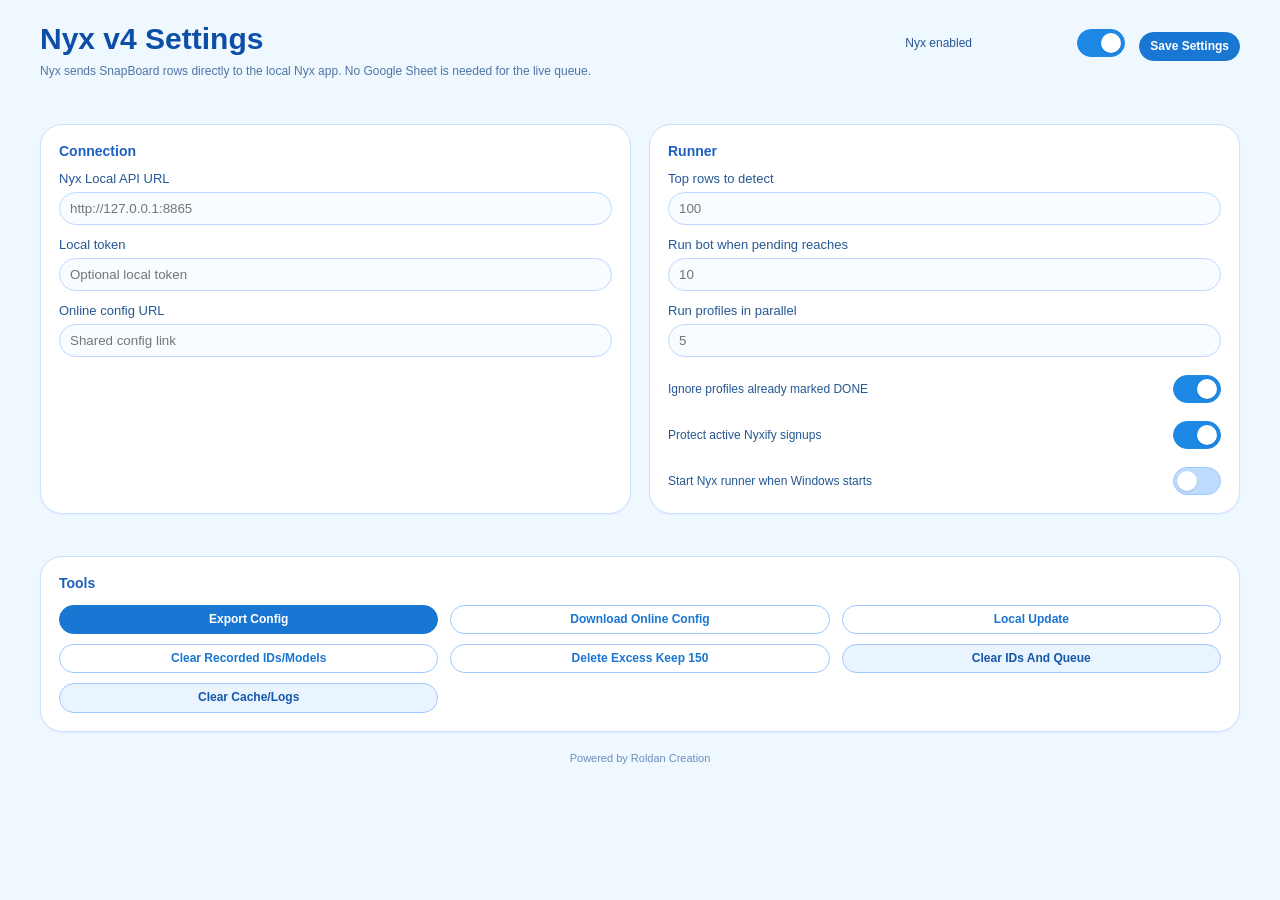
==== nyx_extension/options.html @ 386524ca "Nyx Suite v5 5.0.0 — first release (no-API AdsPower automation) No-API GUI fallback for AdsPower (cr" ====
<!doctype html>
<html lang="en">
<head>
  <meta charset="utf-8">
  <meta name="viewport" content="width=device-width, initial-scale=1">
  <title>Nyx v4 Settings</title>
  <link rel="stylesheet" href="styles.css">
</head>
<body class="nyx-body nyx-settings-body">
  <main class="panel panel-settings-page">
    <section class="settings-page-shell">
      <div class="settings-page-header">
        <div>
          <h1>Nyx v4 Settings</h1>
          <p id="feedback" class="muted settings-feedback">Nyx sends SnapBoard rows directly to the local Nyx app. No Google Sheet is needed for the live queue.</p>
        </div>
        <div class="settings-page-actions">
          <label class="toggle-row settings-page-toggle" for="enabled">
            <span>Nyx enabled</span>
            <span class="toggle-switch">
              <input id="enabled" type="checkbox" checked>
              <span class="toggle-slider" aria-hidden="true"></span>
            </span>
          </label>
          <button id="saveButton" class="button" type="button">Save Settings</button>
        </div>
      </div>

      <div class="settings-page-grid">
        <section class="card settings-card">
          <h2>Connection</h2>

          <label class="label" for="localApiUrl">Nyx Local API URL</label>
          <input id="localApiUrl" class="input" type="url" placeholder="http://127.0.0.1:8865">

          <label class="label" for="localToken">Local token</label>
          <input id="localToken" class="input" type="password" placeholder="Optional local token">

          <label class="label" for="remoteConfigUrl">Online config URL</label>
          <input id="remoteConfigUrl" class="input" type="url" placeholder="Shared config link">
        </section>

        <section class="card settings-card">
          <h2>Runner</h2>

          <label class="label" for="rowLimit">Top rows to detect</label>
          <input id="rowLimit" class="input" type="number" min="1" max="500" step="1" placeholder="100">

          <label class="label" for="pendingThreshold">Run bot when pending reaches</label>
          <input id="pendingThreshold" class="input" type="number" min="1" max="500" step="1" placeholder="10">

          <label class="label" for="maxParallelProfiles">Run profiles in parallel</label>
          <input id="maxParallelProfiles" class="input" type="number" min="1" max="50" step="1" placeholder="5">

          <label class="toggle-row settings-inline-toggle" for="ignoreDoneProfiles">
            <span>Ignore profiles already marked DONE</span>
            <span class="toggle-switch">
              <input id="ignoreDoneProfiles" type="checkbox" checked>
              <span class="toggle-slider" aria-hidden="true"></span>
            </span>
          </label>

          <label class="toggle-row settings-inline-toggle" for="nyxifyGuardEnabled">
            <span>Protect active Nyxify signups</span>
            <span class="toggle-switch">
              <input id="nyxifyGuardEnabled" type="checkbox" checked>
              <span class="toggle-slider" aria-hidden="true"></span>
            </span>
          </label>

          <label class="toggle-row settings-inline-toggle" for="launchOnWindowsStartup">
            <span>Start Nyx runner when Windows starts</span>
            <span class="toggle-switch">
              <input id="launchOnWindowsStartup" type="checkbox">
              <span class="toggle-slider" aria-hidden="true"></span>
            </span>
          </label>
        </section>

        <section class="card settings-card settings-card-wide">
          <h2>Tools</h2>
          <div class="settings-actions settings-actions-grid">
            <button id="exportConfigButton" class="button" type="button">Export Config</button>
            <button id="downloadOnlineConfigButton" class="button button-secondary" type="button">Download Online Config</button>
            <label class="button button-secondary file-import-button" for="importConfigFile">Local Update</label>
            <input id="importConfigFile" type="file" accept="application/json" hidden>
            <button id="clearDetectedDataButton" class="button button-secondary" type="button">Clear Recorded IDs/Models</button>
            <button id="pruneCompletedButton" class="button button-secondary" type="button">Delete Excess Keep 150</button>
            <button id="clearQueueButton" class="button button-danger" type="button">Clear IDs And Queue</button>
            <button id="clearCacheLogsButton" class="button button-danger" type="button">Clear Cache/Logs</button>
          </div>
        </section>
      </div>
      <p class="brand-mark">Powered by Roldan Creation</p>
    </section>
  </main>
  <script src="options.js"></script>
</body>
</html>
---- nyx_extension/styles.css ----
body.nyx-body {
  margin: 0;
  font-family: "Segoe UI", sans-serif;
  background: #eff7ff;
  color: #0f2747;
  min-height: 100vh;
  border-radius: 28px;
  overflow-x: hidden;
}

.panel {
  width: 400px;
  min-height: 100vh;
  padding: 14px 14px 12px;
  box-sizing: border-box;
  overflow: hidden;
  border-radius: 28px;
}

.panel-wide {
  width: 400px;
}

.panel-settings-page {
  width: 100%;
  max-width: none;
  min-height: 100vh;
  padding: 24px;
}

h1 {
  margin: 0;
  font-size: 30px;
  color: #0d4ea6;
  line-height: 1;
}

.popup-header {
  display: flex;
  align-items: center;
  justify-content: space-between;
  gap: 8px;
}

.header-right {
  display: flex;
  align-items: flex-start;
  gap: 8px;
}

.header-refresh-button {
  width: 32px;
  height: 32px;
  border: 1px solid #9cc8ff;
  border-radius: 999px;
  background: #ffffff;
  color: #1e88e5;
  display: inline-flex;
  align-items: center;
  justify-content: center;
  cursor: pointer;
  padding: 0;
  flex: 0 0 auto;
}

.header-refresh-button:active {
  background: #eef6ff;
  border-color: #7eb7ff;
}

.header-refresh-button:disabled {
  cursor: wait;
  opacity: 0.85;
}

.header-refresh-icon {
  font-size: 18px;
  line-height: 1;
  display: inline-flex;
  align-items: center;
  justify-content: center;
}

.header-refresh-button.is-loading .header-refresh-icon {
  animation: nyx-spin 0.8s linear infinite;
}

@keyframes nyx-spin {
  from {
    transform: rotate(0deg);
  }
  to {
    transform: rotate(360deg);
  }
}

.popup-title-row {
  display: flex;
  align-items: center;
  gap: 8px;
}

.popup-logo {
  width: 36px;
  height: 36px;
  object-fit: contain;
  flex: 0 0 auto;
  align-self: center;
}

.settings-gear {
  font-size: 24px;
  line-height: 1;
  color: #1e88e5;
  text-decoration: none;
  display: inline-flex;
  align-items: center;
  justify-content: center;
  min-width: 30px;
}

.settings-gear:active {
  color: #1565c0;
}

h2 {
  margin: 0 0 8px;
  font-size: 14px;
  color: #1b5fc1;
}

.card {
  margin: 12px 0;
  padding: 12px;
  border: 1px solid #c9e0ff;
  border-radius: 22px;
  background: #ffffff;
  box-shadow: 0 1px 2px rgba(45, 122, 255, 0.06);
}

.card-collapsible {
  padding: 0;
  overflow: hidden;
}

.card-toggle {
  width: 100%;
  padding: 14px 16px;
  border: 0;
  background: #ffffff;
  color: #1b5fc1;
  display: flex;
  align-items: center;
  justify-content: space-between;
  font-size: 14px;
  font-weight: 600;
  cursor: pointer;
  text-align: left;
  list-style: none;
}

.card-toggle:active {
  background: #eef6ff;
}

.card-toggle::-webkit-details-marker {
  display: none;
}

.chevron {
  color: #5d84b6;
  font-size: 18px;
  line-height: 1;
}

details[open] .chevron {
  transform: rotate(180deg);
}

.collapsible-content {
  margin: 0;
  padding: 0 16px 14px;
}

.label {
  display: block;
  margin: 12px 0 6px;
  font-size: 13px;
  color: #255894;
}

.input {
  width: 100%;
  padding: 8px 10px;
  border: 1px solid #bdd8ff;
  border-radius: 20px;
  box-sizing: border-box;
  background: #f8fbff;
  color: #0f2747;
  outline: none;
}

.button {
  margin-top: 8px;
  padding: 7px 10px;
  border: 1px solid #1976d2;
  border-radius: 999px;
  background: #1976d2;
  color: #fff;
  cursor: pointer;
  font-weight: 600;
  font-size: 12px;
  line-height: 1.1;
}

.button:active {
  background: #1565c0;
  border-color: #1565c0;
}

.button-danger {
  background: #eaf4ff;
  color: #1557a8;
  border-color: #9cc8ff;
}

.button-secondary {
  background: #ffffff;
  color: #1976d2;
  border-color: #9cc8ff;
}

.button-secondary:active {
  background: #eef6ff;
  border-color: #7eb7ff;
}

.button-toggle-active,
.button-toggle-active:active {
  background: #22a35a;
  border-color: #22a35a;
  color: #ffffff;
}

.button-danger:active {
  background: #d6ebff;
  border-color: #7eb7ff;
}

.toggle-row {
  display: flex;
  align-items: center;
  justify-content: space-between;
  gap: 10px;
  margin: 8px 0 10px;
  font-size: 12px;
  color: #255894;
}

.toggle-text {
  flex: 1 1 auto;
}

.toggle-switch {
  position: relative;
  display: inline-flex;
  align-items: center;
  width: 48px;
  height: 28px;
}

.toggle-switch input {
  position: absolute;
  inset: 0;
  opacity: 0;
  margin: 0;
  cursor: pointer;
}

.toggle-slider {
  width: 48px;
  height: 28px;
  border-radius: 999px;
  background: #bfdcff;
  border: 1px solid #9fc8ff;
  box-sizing: border-box;
  position: relative;
}

.toggle-slider::before {
  content: "";
  position: absolute;
  top: 3px;
  left: 3px;
  width: 20px;
  height: 20px;
  border-radius: 50%;
  background: #ffffff;
  box-shadow: 0 1px 2px rgba(15, 39, 71, 0.18);
}

.toggle-switch input:checked + .toggle-slider {
  background: #1e88e5;
  border-color: #1e88e5;
}

.toggle-switch input:checked + .toggle-slider::before {
  left: 23px;
}

.toggle-switch input:active + .toggle-slider {
  background: #1976d2;
}

.button-row {
  display: flex;
  gap: 6px;
  margin-top: 6px;
  flex-wrap: wrap;
}

.button-row-compact {
  display: grid;
}

.button-row-four {
  grid-template-columns: repeat(4, minmax(0, 1fr));
}

.button-row-three {
  grid-template-columns: repeat(3, minmax(0, 1fr));
}

.button-row-two {
  grid-template-columns: repeat(2, minmax(0, 1fr));
}

.button-row-single {
  grid-template-columns: minmax(0, 1fr);
}

.quick-nav-row {
  margin-bottom: 2px;
}

.button-row-compact .button {
  margin-top: 0;
  min-width: 0;
  width: 100%;
  padding: 7px 6px;
  font-size: 11px;
  letter-spacing: 0;
}

.bot-controls-panel {
  margin-top: 8px;
  padding: 7px 9px;
  border: 1px solid #c9e0ff;
  border-radius: 18px;
  background: #fbfdff;
}

.bot-state-pill {
  display: inline-flex;
  align-items: center;
  gap: 7px;
  max-width: 100%;
  color: #244b76;
  font-size: 12px;
  font-weight: 700;
  line-height: 1;
}

.bot-state-dot {
  width: 10px;
  height: 10px;
  border-radius: 50%;
  flex: 0 0 auto;
  background: #94a3b8;
  box-shadow: 0 0 0 3px rgba(148, 163, 184, 0.18);
}

.bot-state-running .bot-state-dot {
  background: #22b45f;
  box-shadow: 0 0 0 3px rgba(34, 180, 95, 0.18);
}

.bot-state-paused .bot-state-dot,
.bot-state-waiting .bot-state-dot {
  background: #f2b84b;
  box-shadow: 0 0 0 3px rgba(242, 184, 75, 0.22);
}

.bot-state-stopped .bot-state-dot {
  background: #94a3b8;
}

.bot-state-offline .bot-state-dot {
  background: #d94a4a;
  box-shadow: 0 0 0 3px rgba(217, 74, 74, 0.18);
}

.bot-action-row {
  padding-top: 2px;
}

.bot-action-button {
  display: inline-flex;
  align-items: center;
  justify-content: center;
  gap: 4px;
  white-space: nowrap;
}

.bot-action-icon {
  display: inline-flex;
  align-items: center;
  justify-content: center;
  min-width: 12px;
  font-size: 10px;
  line-height: 1;
}

.bot-action-stop-active,
.bot-action-stop-active:active {
  background: #d64545;
  border-color: #d64545;
  color: #ffffff;
}

.bot-action-resume-active,
.bot-action-resume-active:active {
  background: #d49121;
  border-color: #d49121;
  color: #ffffff;
}

.bot-action-button:disabled {
  cursor: not-allowed;
  opacity: 0.58;
  transform: none;
}

.inline-settings {
  margin-top: 8px;
}

.settings-grid {
  display: grid;
  grid-template-columns: repeat(2, minmax(0, 1fr));
  gap: 8px 10px;
}

.setting-field {
  min-width: 0;
}

.setting-field-wide {
  grid-column: 1 / -1;
}

.speed-input {
  width: 100%;
  margin: 0;
  accent-color: #1e88e5;
}

.inline-settings .label {
  margin-top: 0;
  margin-bottom: 4px;
  font-size: 12px;
}

.inline-settings .button {
  width: 100%;
  margin-top: 6px;
}

.compact-toggle {
  margin-top: 6px;
  margin-bottom: 6px;
}

.settings-actions {
  margin-top: 14px;
  display: flex;
  flex-direction: column;
  gap: 8px;
}

.queue-search-input {
  margin-bottom: 10px;
}

.rename-grid {
  display: grid;
  grid-template-columns: minmax(0, 1fr);
  gap: 8px;
}

.rename-summary {
  margin-top: 4px;
  margin-bottom: 10px;
  padding: 10px 12px;
  border-radius: 16px;
  border: 1px solid #d7e8ff;
  background: #fbfdff;
  color: #1a3f6b;
  font-size: 12px;
  font-weight: 600;
}

.rename-button-row {
  margin-bottom: 8px;
}

#dailyUpdatePreview {
  max-height: 170px;
}

.queue-action-row {
  display: grid;
  grid-template-columns: repeat(4, minmax(0, 1fr));
  gap: 8px;
  margin-top: 2px;
  margin-bottom: 10px;
}

.queue-action-row .button {
  margin-top: 0;
  min-width: 0;
  padding: 8px 6px;
  font-size: 12px;
  letter-spacing: 0;
  text-align: center;
}

.queue-table {
  border: 1px solid #d7e8ff;
  border-radius: 18px;
  background: #fbfdff;
  overflow: hidden;
}

.queue-table-empty {
  padding: 12px;
  color: #4f76a4;
  font-size: 12px;
}

.queue-table-header,
.queue-table-row {
  display: grid;
  grid-template-columns: 18px 76px 48px 44px minmax(0, 1fr);
  gap: 6px;
  align-items: center;
  padding: 8px 6px;
  font-size: 10px;
}

.queue-table-header {
  background: #eef6ff;
  color: #1b5fc1;
  font-weight: 700;
  border-bottom: 1px solid #d7e8ff;
}

.queue-table-row {
  color: #1a3f6b;
  border-top: 1px solid #edf4ff;
  cursor: pointer;
  width: 100%;
  border-left: 0;
  border-right: 0;
  border-bottom: 0;
  background: #fbfdff;
  text-align: left;
  font: inherit;
  user-select: none;
}

.queue-table-row:first-of-type {
  border-top: 0;
}

.queue-table-row:hover {
  background: #f1f7ff;
}

.queue-table-row-selected {
  background: #dcecff;
}

.queue-cell {
  overflow: hidden;
  text-overflow: ellipsis;
  white-space: nowrap;
  min-width: 0;
}

.queue-open-cell {
  display: flex;
  align-items: center;
  justify-content: center;
}

.queue-open-indicator {
  width: 10px;
  height: 10px;
  border-radius: 50%;
  display: inline-block;
  box-shadow: 0 0 0 2px rgba(255, 255, 255, 0.9);
}

.queue-open-indicator-running {
  background: #22b45f;
}

.queue-open-indicator-failed {
  background: #e04f4f;
}

.queue-open-indicator-done {
  background: #2f80ed;
}

.queue-open-indicator-base {
  background: #94a3b8;
}

.queue-id-cell {
  user-select: text;
  cursor: text;
}

.queue-table-header .queue-cell:last-child,
.queue-table-row .queue-cell:last-child {
  white-space: nowrap;
  overflow: hidden;
  text-overflow: ellipsis;
}

.connection-row {
  display: flex;
  align-items: center;
  gap: 8px;
  margin: 4px 0 8px;
  font-size: 12px;
  color: #255894;
}

.runner-dot {
  width: 10px;
  height: 10px;
  border-radius: 50%;
  display: inline-block;
}

.runner-dot-online {
  background: #27b36a;
}

.runner-dot-offline {
  background: #d94a4a;
}

.runner-status-mini {
  min-width: 0;
}

.runner-status-summary {
  list-style: none;
  display: flex;
  align-items: center;
  gap: 6px;
  cursor: pointer;
  font-size: 11px;
  color: #255894;
  max-width: 154px;
}

.runner-view-button {
  margin-left: auto;
  padding: 3px 7px;
  border: 1px solid #9fc8ff;
  border-radius: 999px;
  background: #ffffff;
  color: #1e88e5;
  font-size: 10px;
  font-weight: 600;
  line-height: 1;
}

.runner-status-summary::-webkit-details-marker {
  display: none;
}

.runner-status-popup {
  position: absolute;
  right: 58px;
  top: 48px;
  width: 176px;
  padding: 9px 10px;
  border: 1px solid #c9e0ff;
  border-radius: 16px;
  background: #ffffff;
  box-shadow: 0 4px 18px rgba(45, 122, 255, 0.12);
  z-index: 5;
}

.sticky-top {
  position: sticky;
  top: 0;
  z-index: 2;
  background: #eff7ff;
  padding-bottom: 8px;
  border-radius: 0 0 22px 22px;
}

.scroll-area {
  max-height: calc(100vh - 200px);
  overflow-y: auto;
  padding-right: 4px;
}

.scroll-area-tall {
  max-height: calc(100vh - 200px);
}

.link,
.muted,
pre {
  font-size: 12px;
}

pre {
  margin: 0;
  white-space: pre;
  word-break: normal;
  overflow-x: auto;
  color: #1a3f6b;
  font-family: Consolas, "Courier New", monospace;
  font-size: 12px;
  line-height: 1.45;
}

.muted {
  color: #4f76a4;
}

#statusLine,
#syncLine {
  color: #255894;
}

.settings-link {
  display: inline-block;
  margin-top: 10px;
}

input[type="checkbox"] {
  accent-color: #1e88e5;
}

.brand-mark {
  margin: 8px 0 0;
  font-size: 11px;
  color: #6a8fbd;
  text-align: center;
}

#statusLine,
#runnerLine {
  margin: 8px 0 0;
  font-size: 12px;
}

.file-import-button {
  width: 100%;
  box-sizing: border-box;
  text-align: center;
  justify-content: center;
  display: inline-flex;
}

.nyx-settings-body {
  overflow: auto;
}

.settings-page-shell {
  width: min(1200px, 100%);
  margin: 0 auto;
}

.settings-page-header {
  display: flex;
  align-items: flex-start;
  justify-content: space-between;
  gap: 20px;
  margin-bottom: 22px;
}

.settings-page-actions {
  display: flex;
  align-items: center;
  gap: 14px;
  flex-wrap: wrap;
  justify-content: flex-end;
}

.settings-page-toggle {
  margin: 0;
  min-width: 220px;
}

.settings-feedback {
  max-width: 680px;
  margin-top: 10px;
}

.settings-page-grid {
  display: grid;
  grid-template-columns: repeat(2, minmax(0, 1fr));
  gap: 18px;
}

.settings-card {
  padding: 18px;
}

.settings-card h2 {
  margin-bottom: 12px;
}

.settings-inline-toggle {
  margin-top: 18px;
  margin-bottom: 0;
}

.settings-card-wide {
  grid-column: 1 / -1;
}

.scrape-results-groups {
  display: grid;
  gap: 14px;
}

.scrape-results-group {
  display: grid;
  gap: 8px;
}

.scrape-group-header {
  display: flex;
  align-items: center;
  justify-content: space-between;
  gap: 10px;
}

.scrape-group-title {
  font-size: 24px;
  font-weight: 700;
  color: #1d4f88;
}

.scrape-group-count {
  display: inline-flex;
  min-width: 38px;
  justify-content: center;
  padding: 4px 10px;
  border-radius: 999px;
  background: #e8eef6;
  border: 1px solid #ccd8e4;
  color: #37587a;
  font-weight: 600;
}

.scrape-results-table {
  display: grid;
  gap: 8px;
}

.scrape-results-row {
  display: grid;
  grid-template-columns: 1.2fr 1fr 1.2fr 1fr 80px;
  gap: 10px;
  align-items: center;
  padding: 10px 12px;
  border-radius: 14px;
  background: #f6f9fc;
  border: 1px solid #d6e0ea;
  color: #22415f;
  font-size: 14px;
}

.scrape-results-header {
  font-weight: 700;
  color: #3b5f84;
}

.settings-actions-grid {
  display: grid;
  grid-template-columns: repeat(3, minmax(0, 1fr));
  gap: 10px 12px;
}

.settings-actions-grid .button,
.settings-actions-grid .file-import-button {
  width: 100%;
  margin-top: 0;
}

@media (max-width: 900px) {
  .settings-page-header {
    flex-direction: column;
  }

  .settings-page-actions {
    justify-content: flex-start;
  }

  .settings-page-grid {
    grid-template-columns: 1fr;
  }

  .settings-actions-grid {
    grid-template-columns: repeat(2, minmax(0, 1fr));
  }

  .scrape-results-row {
    grid-template-columns: 1fr;
  }
}

@media (max-width: 560px) {
  .panel-settings-page {
    padding: 16px;
  }

  .settings-actions-grid {
    grid-template-columns: 1fr;
  }
}

@media (max-width: 360px) {
  .settings-grid {
    grid-template-columns: 1fr;
  }
}

.agent-row {
  display: flex;
  gap: 6px;
  margin-top: 6px;
}

.agent-row .button {
  flex: 1;
  margin-top: 0;
  font-size: 11px;
  text-align: center;
}

.button-small {
  padding: 5px 8px;
  font-size: 11px;
}

.button.bridge-on {
  background: #16a34a;
  border-color: #16a34a;
  color: #ffffff;
}

.button.bridge-on:hover {
  background: #15803d;
  border-color: #15803d;
}

.button.bridge-off {
  background: #dc2626;
  border-color: #dc2626;
  color: #ffffff;
}

.button.bridge-off:hover {
  background: #b91c1c;
  border-color: #b91c1c;
}

.ext-reload-banner {
  background: #fff7e6;
  border: 1px solid #ffd591;
  color: #7a4d00;
  border-radius: 8px;
  padding: 7px 10px;
  font-size: 12px;
  line-height: 1.45;
  margin: 6px 0;
}

.ext-reload-banner a {
  color: #0d4ea6;
  font-weight: 600;
  cursor: pointer;
  text-decoration: underline;
}
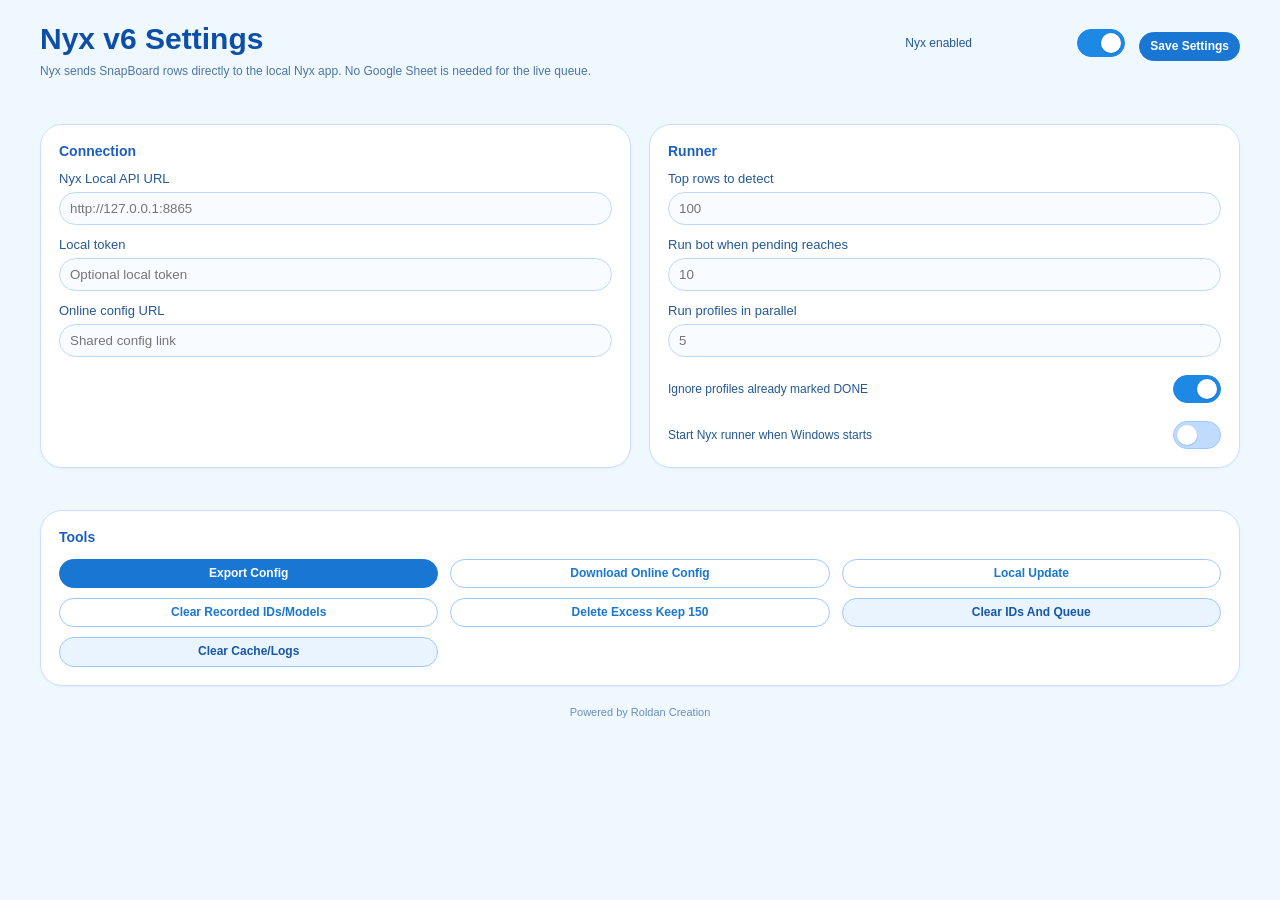
==== commit 259f42b8: "Release NyxSuite v6" ====
--- a/nyx_extension/options.html
+++ b/nyx_extension/options.html
@@ -1,99 +1,92 @@
-<!doctype html>
-<html lang="en">
-<head>
-  <meta charset="utf-8">
-  <meta name="viewport" content="width=device-width, initial-scale=1">
-  <title>Nyx v4 Settings</title>
-  <link rel="stylesheet" href="styles.css">
-</head>
-<body class="nyx-body nyx-settings-body">
-  <main class="panel panel-settings-page">
-    <section class="settings-page-shell">
-      <div class="settings-page-header">
-        <div>
-          <h1>Nyx v4 Settings</h1>
-          <p id="feedback" class="muted settings-feedback">Nyx sends SnapBoard rows directly to the local Nyx app. No Google Sheet is needed for the live queue.</p>
-        </div>
-        <div class="settings-page-actions">
-          <label class="toggle-row settings-page-toggle" for="enabled">
-            <span>Nyx enabled</span>
-            <span class="toggle-switch">
-              <input id="enabled" type="checkbox" checked>
-              <span class="toggle-slider" aria-hidden="true"></span>
-            </span>
-          </label>
-          <button id="saveButton" class="button" type="button">Save Settings</button>
-        </div>
-      </div>
-
-      <div class="settings-page-grid">
-        <section class="card settings-card">
-          <h2>Connection</h2>
-
-          <label class="label" for="localApiUrl">Nyx Local API URL</label>
-          <input id="localApiUrl" class="input" type="url" placeholder="http://127.0.0.1:8865">
-
-          <label class="label" for="localToken">Local token</label>
-          <input id="localToken" class="input" type="password" placeholder="Optional local token">
-
-          <label class="label" for="remoteConfigUrl">Online config URL</label>
-          <input id="remoteConfigUrl" class="input" type="url" placeholder="Shared config link">
-        </section>
-
-        <section class="card settings-card">
-          <h2>Runner</h2>
-
-          <label class="label" for="rowLimit">Top rows to detect</label>
-          <input id="rowLimit" class="input" type="number" min="1" max="500" step="1" placeholder="100">
-
-          <label class="label" for="pendingThreshold">Run bot when pending reaches</label>
-          <input id="pendingThreshold" class="input" type="number" min="1" max="500" step="1" placeholder="10">
-
-          <label class="label" for="maxParallelProfiles">Run profiles in parallel</label>
-          <input id="maxParallelProfiles" class="input" type="number" min="1" max="50" step="1" placeholder="5">
-
-          <label class="toggle-row settings-inline-toggle" for="ignoreDoneProfiles">
-            <span>Ignore profiles already marked DONE</span>
-            <span class="toggle-switch">
-              <input id="ignoreDoneProfiles" type="checkbox" checked>
-              <span class="toggle-slider" aria-hidden="true"></span>
-            </span>
-          </label>
-
-          <label class="toggle-row settings-inline-toggle" for="nyxifyGuardEnabled">
-            <span>Protect active Nyxify signups</span>
-            <span class="toggle-switch">
-              <input id="nyxifyGuardEnabled" type="checkbox" checked>
-              <span class="toggle-slider" aria-hidden="true"></span>
-            </span>
-          </label>
-
-          <label class="toggle-row settings-inline-toggle" for="launchOnWindowsStartup">
-            <span>Start Nyx runner when Windows starts</span>
-            <span class="toggle-switch">
-              <input id="launchOnWindowsStartup" type="checkbox">
-              <span class="toggle-slider" aria-hidden="true"></span>
-            </span>
-          </label>
-        </section>
-
-        <section class="card settings-card settings-card-wide">
-          <h2>Tools</h2>
-          <div class="settings-actions settings-actions-grid">
-            <button id="exportConfigButton" class="button" type="button">Export Config</button>
-            <button id="downloadOnlineConfigButton" class="button button-secondary" type="button">Download Online Config</button>
-            <label class="button button-secondary file-import-button" for="importConfigFile">Local Update</label>
-            <input id="importConfigFile" type="file" accept="application/json" hidden>
-            <button id="clearDetectedDataButton" class="button button-secondary" type="button">Clear Recorded IDs/Models</button>
-            <button id="pruneCompletedButton" class="button button-secondary" type="button">Delete Excess Keep 150</button>
-            <button id="clearQueueButton" class="button button-danger" type="button">Clear IDs And Queue</button>
-            <button id="clearCacheLogsButton" class="button button-danger" type="button">Clear Cache/Logs</button>
-          </div>
-        </section>
-      </div>
-      <p class="brand-mark">Powered by Roldan Creation</p>
-    </section>
-  </main>
-  <script src="options.js"></script>
-</body>
-</html>
+<!doctype html>
+<html lang="en">
+<head>
+  <meta charset="utf-8">
+  <meta name="viewport" content="width=device-width, initial-scale=1">
+  <title>Nyx v6 Settings</title>
+  <link rel="stylesheet" href="styles.css">
+</head>
+<body class="nyx-body nyx-settings-body">
+  <main class="panel panel-settings-page">
+    <section class="settings-page-shell">
+      <div class="settings-page-header">
+        <div>
+          <h1>Nyx v6 Settings</h1>
+          <p id="feedback" class="muted settings-feedback">Nyx sends SnapBoard rows directly to the local Nyx app. No Google Sheet is needed for the live queue.</p>
+        </div>
+        <div class="settings-page-actions">
+          <label class="toggle-row settings-page-toggle" for="enabled">
+            <span>Nyx enabled</span>
+            <span class="toggle-switch">
+              <input id="enabled" type="checkbox" checked>
+              <span class="toggle-slider" aria-hidden="true"></span>
+            </span>
+          </label>
+          <button id="saveButton" class="button" type="button">Save Settings</button>
+        </div>
+      </div>
+
+      <div class="settings-page-grid">
+        <section class="card settings-card">
+          <h2>Connection</h2>
+
+          <label class="label" for="localApiUrl">Nyx Local API URL</label>
+          <input id="localApiUrl" class="input" type="url" placeholder="http://127.0.0.1:8865">
+
+          <label class="label" for="localToken">Local token</label>
+          <input id="localToken" class="input" type="password" placeholder="Optional local token">
+
+          <label class="label" for="remoteConfigUrl">Online config URL</label>
+          <input id="remoteConfigUrl" class="input" type="url" placeholder="Shared config link">
+        </section>
+
+        <section class="card settings-card">
+          <h2>Runner</h2>
+
+          <label class="label" for="rowLimit">Top rows to detect</label>
+          <input id="rowLimit" class="input" type="number" min="1" max="500" step="1" placeholder="100">
+
+          <label class="label" for="pendingThreshold">Run bot when pending reaches</label>
+          <input id="pendingThreshold" class="input" type="number" min="1" max="500" step="1" placeholder="10">
+
+          <label class="label" for="maxParallelProfiles">Run profiles in parallel</label>
+          <input id="maxParallelProfiles" class="input" type="number" min="1" max="50" step="1" placeholder="5">
+
+          <label class="toggle-row settings-inline-toggle" for="ignoreDoneProfiles">
+            <span>Ignore profiles already marked DONE</span>
+            <span class="toggle-switch">
+              <input id="ignoreDoneProfiles" type="checkbox" checked>
+              <span class="toggle-slider" aria-hidden="true"></span>
+            </span>
+          </label>
+
+
+          <label class="toggle-row settings-inline-toggle" for="launchOnWindowsStartup">
+            <span>Start Nyx runner when Windows starts</span>
+            <span class="toggle-switch">
+              <input id="launchOnWindowsStartup" type="checkbox">
+              <span class="toggle-slider" aria-hidden="true"></span>
+            </span>
+          </label>
+        </section>
+
+        <section class="card settings-card settings-card-wide">
+          <h2>Tools</h2>
+          <div class="settings-actions settings-actions-grid">
+            <button id="exportConfigButton" class="button" type="button">Export Config</button>
+            <button id="downloadOnlineConfigButton" class="button button-secondary" type="button">Download Online Config</button>
+            <label class="button button-secondary file-import-button" for="importConfigFile">Local Update</label>
+            <input id="importConfigFile" type="file" accept="application/json" hidden>
+            <button id="clearDetectedDataButton" class="button button-secondary" type="button">Clear Recorded IDs/Models</button>
+            <button id="pruneCompletedButton" class="button button-secondary" type="button">Delete Excess Keep 150</button>
+            <button id="clearQueueButton" class="button button-danger" type="button">Clear IDs And Queue</button>
+            <button id="clearCacheLogsButton" class="button button-danger" type="button">Clear Cache/Logs</button>
+          </div>
+        </section>
+      </div>
+      <p class="brand-mark">Powered by Roldan Creation</p>
+    </section>
+  </main>
+  <script src="options.js"></script>
+</body>
+</html>
--- a/nyx_extension/styles.css
+++ b/nyx_extension/styles.css
@@ -1,1008 +1,1008 @@
-body.nyx-body {
-  margin: 0;
-  font-family: "Segoe UI", sans-serif;
-  background: #eff7ff;
-  color: #0f2747;
-  min-height: 100vh;
-  border-radius: 28px;
-  overflow-x: hidden;
-}
-
-.panel {
-  width: 400px;
-  min-height: 100vh;
-  padding: 14px 14px 12px;
-  box-sizing: border-box;
-  overflow: hidden;
-  border-radius: 28px;
-}
-
-.panel-wide {
-  width: 400px;
-}
-
-.panel-settings-page {
-  width: 100%;
-  max-width: none;
-  min-height: 100vh;
-  padding: 24px;
-}
-
-h1 {
-  margin: 0;
-  font-size: 30px;
-  color: #0d4ea6;
-  line-height: 1;
-}
-
-.popup-header {
-  display: flex;
-  align-items: center;
-  justify-content: space-between;
-  gap: 8px;
-}
-
-.header-right {
-  display: flex;
-  align-items: flex-start;
-  gap: 8px;
-}
-
-.header-refresh-button {
-  width: 32px;
-  height: 32px;
-  border: 1px solid #9cc8ff;
-  border-radius: 999px;
-  background: #ffffff;
-  color: #1e88e5;
-  display: inline-flex;
-  align-items: center;
-  justify-content: center;
-  cursor: pointer;
-  padding: 0;
-  flex: 0 0 auto;
-}
-
-.header-refresh-button:active {
-  background: #eef6ff;
-  border-color: #7eb7ff;
-}
-
-.header-refresh-button:disabled {
-  cursor: wait;
-  opacity: 0.85;
-}
-
-.header-refresh-icon {
-  font-size: 18px;
-  line-height: 1;
-  display: inline-flex;
-  align-items: center;
-  justify-content: center;
-}
-
-.header-refresh-button.is-loading .header-refresh-icon {
-  animation: nyx-spin 0.8s linear infinite;
-}
-
-@keyframes nyx-spin {
-  from {
-    transform: rotate(0deg);
-  }
-  to {
-    transform: rotate(360deg);
-  }
-}
-
-.popup-title-row {
-  display: flex;
-  align-items: center;
-  gap: 8px;
-}
-
-.popup-logo {
-  width: 36px;
-  height: 36px;
-  object-fit: contain;
-  flex: 0 0 auto;
-  align-self: center;
-}
-
-.settings-gear {
-  font-size: 24px;
-  line-height: 1;
-  color: #1e88e5;
-  text-decoration: none;
-  display: inline-flex;
-  align-items: center;
-  justify-content: center;
-  min-width: 30px;
-}
-
-.settings-gear:active {
-  color: #1565c0;
-}
-
-h2 {
-  margin: 0 0 8px;
-  font-size: 14px;
-  color: #1b5fc1;
-}
-
-.card {
-  margin: 12px 0;
-  padding: 12px;
-  border: 1px solid #c9e0ff;
-  border-radius: 22px;
-  background: #ffffff;
-  box-shadow: 0 1px 2px rgba(45, 122, 255, 0.06);
-}
-
-.card-collapsible {
-  padding: 0;
-  overflow: hidden;
-}
-
-.card-toggle {
-  width: 100%;
-  padding: 14px 16px;
-  border: 0;
-  background: #ffffff;
-  color: #1b5fc1;
-  display: flex;
-  align-items: center;
-  justify-content: space-between;
-  font-size: 14px;
-  font-weight: 600;
-  cursor: pointer;
-  text-align: left;
-  list-style: none;
-}
-
-.card-toggle:active {
-  background: #eef6ff;
-}
-
-.card-toggle::-webkit-details-marker {
-  display: none;
-}
-
-.chevron {
-  color: #5d84b6;
-  font-size: 18px;
-  line-height: 1;
-}
-
-details[open] .chevron {
-  transform: rotate(180deg);
-}
-
-.collapsible-content {
-  margin: 0;
-  padding: 0 16px 14px;
-}
-
-.label {
-  display: block;
-  margin: 12px 0 6px;
-  font-size: 13px;
-  color: #255894;
-}
-
-.input {
-  width: 100%;
-  padding: 8px 10px;
-  border: 1px solid #bdd8ff;
-  border-radius: 20px;
-  box-sizing: border-box;
-  background: #f8fbff;
-  color: #0f2747;
-  outline: none;
-}
-
-.button {
-  margin-top: 8px;
-  padding: 7px 10px;
-  border: 1px solid #1976d2;
-  border-radius: 999px;
-  background: #1976d2;
-  color: #fff;
-  cursor: pointer;
-  font-weight: 600;
-  font-size: 12px;
-  line-height: 1.1;
-}
-
-.button:active {
-  background: #1565c0;
-  border-color: #1565c0;
-}
-
-.button-danger {
-  background: #eaf4ff;
-  color: #1557a8;
-  border-color: #9cc8ff;
-}
-
-.button-secondary {
-  background: #ffffff;
-  color: #1976d2;
-  border-color: #9cc8ff;
-}
-
-.button-secondary:active {
-  background: #eef6ff;
-  border-color: #7eb7ff;
-}
-
-.button-toggle-active,
-.button-toggle-active:active {
-  background: #22a35a;
-  border-color: #22a35a;
-  color: #ffffff;
-}
-
-.button-danger:active {
-  background: #d6ebff;
-  border-color: #7eb7ff;
-}
-
-.toggle-row {
-  display: flex;
-  align-items: center;
-  justify-content: space-between;
-  gap: 10px;
-  margin: 8px 0 10px;
-  font-size: 12px;
-  color: #255894;
-}
-
-.toggle-text {
-  flex: 1 1 auto;
-}
-
-.toggle-switch {
-  position: relative;
-  display: inline-flex;
-  align-items: center;
-  width: 48px;
-  height: 28px;
-}
-
-.toggle-switch input {
-  position: absolute;
-  inset: 0;
-  opacity: 0;
-  margin: 0;
-  cursor: pointer;
-}
-
-.toggle-slider {
-  width: 48px;
-  height: 28px;
-  border-radius: 999px;
-  background: #bfdcff;
-  border: 1px solid #9fc8ff;
-  box-sizing: border-box;
-  position: relative;
-}
-
-.toggle-slider::before {
-  content: "";
-  position: absolute;
-  top: 3px;
-  left: 3px;
-  width: 20px;
-  height: 20px;
-  border-radius: 50%;
-  background: #ffffff;
-  box-shadow: 0 1px 2px rgba(15, 39, 71, 0.18);
-}
-
-.toggle-switch input:checked + .toggle-slider {
-  background: #1e88e5;
-  border-color: #1e88e5;
-}
-
-.toggle-switch input:checked + .toggle-slider::before {
-  left: 23px;
-}
-
-.toggle-switch input:active + .toggle-slider {
-  background: #1976d2;
-}
-
-.button-row {
-  display: flex;
-  gap: 6px;
-  margin-top: 6px;
-  flex-wrap: wrap;
-}
-
-.button-row-compact {
-  display: grid;
-}
-
-.button-row-four {
-  grid-template-columns: repeat(4, minmax(0, 1fr));
-}
-
-.button-row-three {
-  grid-template-columns: repeat(3, minmax(0, 1fr));
-}
-
-.button-row-two {
-  grid-template-columns: repeat(2, minmax(0, 1fr));
-}
-
-.button-row-single {
-  grid-template-columns: minmax(0, 1fr);
-}
-
-.quick-nav-row {
-  margin-bottom: 2px;
-}
-
-.button-row-compact .button {
-  margin-top: 0;
-  min-width: 0;
-  width: 100%;
-  padding: 7px 6px;
-  font-size: 11px;
-  letter-spacing: 0;
-}
-
-.bot-controls-panel {
-  margin-top: 8px;
-  padding: 7px 9px;
-  border: 1px solid #c9e0ff;
-  border-radius: 18px;
-  background: #fbfdff;
-}
-
-.bot-state-pill {
-  display: inline-flex;
-  align-items: center;
-  gap: 7px;
-  max-width: 100%;
-  color: #244b76;
-  font-size: 12px;
-  font-weight: 700;
-  line-height: 1;
-}
-
-.bot-state-dot {
-  width: 10px;
-  height: 10px;
-  border-radius: 50%;
-  flex: 0 0 auto;
-  background: #94a3b8;
-  box-shadow: 0 0 0 3px rgba(148, 163, 184, 0.18);
-}
-
-.bot-state-running .bot-state-dot {
-  background: #22b45f;
-  box-shadow: 0 0 0 3px rgba(34, 180, 95, 0.18);
-}
-
-.bot-state-paused .bot-state-dot,
-.bot-state-waiting .bot-state-dot {
-  background: #f2b84b;
-  box-shadow: 0 0 0 3px rgba(242, 184, 75, 0.22);
-}
-
-.bot-state-stopped .bot-state-dot {
-  background: #94a3b8;
-}
-
-.bot-state-offline .bot-state-dot {
-  background: #d94a4a;
-  box-shadow: 0 0 0 3px rgba(217, 74, 74, 0.18);
-}
-
-.bot-action-row {
-  padding-top: 2px;
-}
-
-.bot-action-button {
-  display: inline-flex;
-  align-items: center;
-  justify-content: center;
-  gap: 4px;
-  white-space: nowrap;
-}
-
-.bot-action-icon {
-  display: inline-flex;
-  align-items: center;
-  justify-content: center;
-  min-width: 12px;
-  font-size: 10px;
-  line-height: 1;
-}
-
-.bot-action-stop-active,
-.bot-action-stop-active:active {
-  background: #d64545;
-  border-color: #d64545;
-  color: #ffffff;
-}
-
-.bot-action-resume-active,
-.bot-action-resume-active:active {
-  background: #d49121;
-  border-color: #d49121;
-  color: #ffffff;
-}
-
-.bot-action-button:disabled {
-  cursor: not-allowed;
-  opacity: 0.58;
-  transform: none;
-}
-
-.inline-settings {
-  margin-top: 8px;
-}
-
-.settings-grid {
-  display: grid;
-  grid-template-columns: repeat(2, minmax(0, 1fr));
-  gap: 8px 10px;
-}
-
-.setting-field {
-  min-width: 0;
-}
-
-.setting-field-wide {
-  grid-column: 1 / -1;
-}
-
-.speed-input {
-  width: 100%;
-  margin: 0;
-  accent-color: #1e88e5;
-}
-
-.inline-settings .label {
-  margin-top: 0;
-  margin-bottom: 4px;
-  font-size: 12px;
-}
-
-.inline-settings .button {
-  width: 100%;
-  margin-top: 6px;
-}
-
-.compact-toggle {
-  margin-top: 6px;
-  margin-bottom: 6px;
-}
-
-.settings-actions {
-  margin-top: 14px;
-  display: flex;
-  flex-direction: column;
-  gap: 8px;
-}
-
-.queue-search-input {
-  margin-bottom: 10px;
-}
-
-.rename-grid {
-  display: grid;
-  grid-template-columns: minmax(0, 1fr);
-  gap: 8px;
-}
-
-.rename-summary {
-  margin-top: 4px;
-  margin-bottom: 10px;
-  padding: 10px 12px;
-  border-radius: 16px;
-  border: 1px solid #d7e8ff;
-  background: #fbfdff;
-  color: #1a3f6b;
-  font-size: 12px;
-  font-weight: 600;
-}
-
-.rename-button-row {
-  margin-bottom: 8px;
-}
-
-#dailyUpdatePreview {
-  max-height: 170px;
-}
-
-.queue-action-row {
-  display: grid;
-  grid-template-columns: repeat(4, minmax(0, 1fr));
-  gap: 8px;
-  margin-top: 2px;
-  margin-bottom: 10px;
-}
-
-.queue-action-row .button {
-  margin-top: 0;
-  min-width: 0;
-  padding: 8px 6px;
-  font-size: 12px;
-  letter-spacing: 0;
-  text-align: center;
-}
-
-.queue-table {
-  border: 1px solid #d7e8ff;
-  border-radius: 18px;
-  background: #fbfdff;
-  overflow: hidden;
-}
-
-.queue-table-empty {
-  padding: 12px;
-  color: #4f76a4;
-  font-size: 12px;
-}
-
-.queue-table-header,
-.queue-table-row {
-  display: grid;
-  grid-template-columns: 18px 76px 48px 44px minmax(0, 1fr);
-  gap: 6px;
-  align-items: center;
-  padding: 8px 6px;
-  font-size: 10px;
-}
-
-.queue-table-header {
-  background: #eef6ff;
-  color: #1b5fc1;
-  font-weight: 700;
-  border-bottom: 1px solid #d7e8ff;
-}
-
-.queue-table-row {
-  color: #1a3f6b;
-  border-top: 1px solid #edf4ff;
-  cursor: pointer;
-  width: 100%;
-  border-left: 0;
-  border-right: 0;
-  border-bottom: 0;
-  background: #fbfdff;
-  text-align: left;
-  font: inherit;
-  user-select: none;
-}
-
-.queue-table-row:first-of-type {
-  border-top: 0;
-}
-
-.queue-table-row:hover {
-  background: #f1f7ff;
-}
-
-.queue-table-row-selected {
-  background: #dcecff;
-}
-
-.queue-cell {
-  overflow: hidden;
-  text-overflow: ellipsis;
-  white-space: nowrap;
-  min-width: 0;
-}
-
-.queue-open-cell {
-  display: flex;
-  align-items: center;
-  justify-content: center;
-}
-
-.queue-open-indicator {
-  width: 10px;
-  height: 10px;
-  border-radius: 50%;
-  display: inline-block;
-  box-shadow: 0 0 0 2px rgba(255, 255, 255, 0.9);
-}
-
-.queue-open-indicator-running {
-  background: #22b45f;
-}
-
-.queue-open-indicator-failed {
-  background: #e04f4f;
-}
-
-.queue-open-indicator-done {
-  background: #2f80ed;
-}
-
-.queue-open-indicator-base {
-  background: #94a3b8;
-}
-
-.queue-id-cell {
-  user-select: text;
-  cursor: text;
-}
-
-.queue-table-header .queue-cell:last-child,
-.queue-table-row .queue-cell:last-child {
-  white-space: nowrap;
-  overflow: hidden;
-  text-overflow: ellipsis;
-}
-
-.connection-row {
-  display: flex;
-  align-items: center;
-  gap: 8px;
-  margin: 4px 0 8px;
-  font-size: 12px;
-  color: #255894;
-}
-
-.runner-dot {
-  width: 10px;
-  height: 10px;
-  border-radius: 50%;
-  display: inline-block;
-}
-
-.runner-dot-online {
-  background: #27b36a;
-}
-
-.runner-dot-offline {
-  background: #d94a4a;
-}
-
-.runner-status-mini {
-  min-width: 0;
-}
-
-.runner-status-summary {
-  list-style: none;
-  display: flex;
-  align-items: center;
-  gap: 6px;
-  cursor: pointer;
-  font-size: 11px;
-  color: #255894;
-  max-width: 154px;
-}
-
-.runner-view-button {
-  margin-left: auto;
-  padding: 3px 7px;
-  border: 1px solid #9fc8ff;
-  border-radius: 999px;
-  background: #ffffff;
-  color: #1e88e5;
-  font-size: 10px;
-  font-weight: 600;
-  line-height: 1;
-}
-
-.runner-status-summary::-webkit-details-marker {
-  display: none;
-}
-
-.runner-status-popup {
-  position: absolute;
-  right: 58px;
-  top: 48px;
-  width: 176px;
-  padding: 9px 10px;
-  border: 1px solid #c9e0ff;
-  border-radius: 16px;
-  background: #ffffff;
-  box-shadow: 0 4px 18px rgba(45, 122, 255, 0.12);
-  z-index: 5;
-}
-
-.sticky-top {
-  position: sticky;
-  top: 0;
-  z-index: 2;
-  background: #eff7ff;
-  padding-bottom: 8px;
-  border-radius: 0 0 22px 22px;
-}
-
-.scroll-area {
-  max-height: calc(100vh - 200px);
-  overflow-y: auto;
-  padding-right: 4px;
-}
-
-.scroll-area-tall {
-  max-height: calc(100vh - 200px);
-}
-
-.link,
-.muted,
-pre {
-  font-size: 12px;
-}
-
-pre {
-  margin: 0;
-  white-space: pre;
-  word-break: normal;
-  overflow-x: auto;
-  color: #1a3f6b;
-  font-family: Consolas, "Courier New", monospace;
-  font-size: 12px;
-  line-height: 1.45;
-}
-
-.muted {
-  color: #4f76a4;
-}
-
-#statusLine,
-#syncLine {
-  color: #255894;
-}
-
-.settings-link {
-  display: inline-block;
-  margin-top: 10px;
-}
-
-input[type="checkbox"] {
-  accent-color: #1e88e5;
-}
-
-.brand-mark {
-  margin: 8px 0 0;
-  font-size: 11px;
-  color: #6a8fbd;
-  text-align: center;
-}
-
-#statusLine,
-#runnerLine {
-  margin: 8px 0 0;
-  font-size: 12px;
-}
-
-.file-import-button {
-  width: 100%;
-  box-sizing: border-box;
-  text-align: center;
-  justify-content: center;
-  display: inline-flex;
-}
-
-.nyx-settings-body {
-  overflow: auto;
-}
-
-.settings-page-shell {
-  width: min(1200px, 100%);
-  margin: 0 auto;
-}
-
-.settings-page-header {
-  display: flex;
-  align-items: flex-start;
-  justify-content: space-between;
-  gap: 20px;
-  margin-bottom: 22px;
-}
-
-.settings-page-actions {
-  display: flex;
-  align-items: center;
-  gap: 14px;
-  flex-wrap: wrap;
-  justify-content: flex-end;
-}
-
-.settings-page-toggle {
-  margin: 0;
-  min-width: 220px;
-}
-
-.settings-feedback {
-  max-width: 680px;
-  margin-top: 10px;
-}
-
-.settings-page-grid {
-  display: grid;
-  grid-template-columns: repeat(2, minmax(0, 1fr));
-  gap: 18px;
-}
-
-.settings-card {
-  padding: 18px;
-}
-
-.settings-card h2 {
-  margin-bottom: 12px;
-}
-
-.settings-inline-toggle {
-  margin-top: 18px;
-  margin-bottom: 0;
-}
-
-.settings-card-wide {
-  grid-column: 1 / -1;
-}
-
-.scrape-results-groups {
-  display: grid;
-  gap: 14px;
-}
-
-.scrape-results-group {
-  display: grid;
-  gap: 8px;
-}
-
-.scrape-group-header {
-  display: flex;
-  align-items: center;
-  justify-content: space-between;
-  gap: 10px;
-}
-
-.scrape-group-title {
-  font-size: 24px;
-  font-weight: 700;
-  color: #1d4f88;
-}
-
-.scrape-group-count {
-  display: inline-flex;
-  min-width: 38px;
-  justify-content: center;
-  padding: 4px 10px;
-  border-radius: 999px;
-  background: #e8eef6;
-  border: 1px solid #ccd8e4;
-  color: #37587a;
-  font-weight: 600;
-}
-
-.scrape-results-table {
-  display: grid;
-  gap: 8px;
-}
-
-.scrape-results-row {
-  display: grid;
-  grid-template-columns: 1.2fr 1fr 1.2fr 1fr 80px;
-  gap: 10px;
-  align-items: center;
-  padding: 10px 12px;
-  border-radius: 14px;
-  background: #f6f9fc;
-  border: 1px solid #d6e0ea;
-  color: #22415f;
-  font-size: 14px;
-}
-
-.scrape-results-header {
-  font-weight: 700;
-  color: #3b5f84;
-}
-
-.settings-actions-grid {
-  display: grid;
-  grid-template-columns: repeat(3, minmax(0, 1fr));
-  gap: 10px 12px;
-}
-
-.settings-actions-grid .button,
-.settings-actions-grid .file-import-button {
-  width: 100%;
-  margin-top: 0;
-}
-
-@media (max-width: 900px) {
-  .settings-page-header {
-    flex-direction: column;
-  }
-
-  .settings-page-actions {
-    justify-content: flex-start;
-  }
-
-  .settings-page-grid {
-    grid-template-columns: 1fr;
-  }
-
-  .settings-actions-grid {
-    grid-template-columns: repeat(2, minmax(0, 1fr));
-  }
-
-  .scrape-results-row {
-    grid-template-columns: 1fr;
-  }
-}
-
-@media (max-width: 560px) {
-  .panel-settings-page {
-    padding: 16px;
-  }
-
-  .settings-actions-grid {
-    grid-template-columns: 1fr;
-  }
-}
-
-@media (max-width: 360px) {
-  .settings-grid {
-    grid-template-columns: 1fr;
-  }
-}
-
-.agent-row {
-  display: flex;
-  gap: 6px;
-  margin-top: 6px;
-}
-
-.agent-row .button {
-  flex: 1;
-  margin-top: 0;
-  font-size: 11px;
-  text-align: center;
-}
-
-.button-small {
-  padding: 5px 8px;
-  font-size: 11px;
-}
-
-.button.bridge-on {
-  background: #16a34a;
-  border-color: #16a34a;
-  color: #ffffff;
-}
-
-.button.bridge-on:hover {
-  background: #15803d;
-  border-color: #15803d;
-}
-
-.button.bridge-off {
-  background: #dc2626;
-  border-color: #dc2626;
-  color: #ffffff;
-}
-
-.button.bridge-off:hover {
-  background: #b91c1c;
-  border-color: #b91c1c;
-}
-
-.ext-reload-banner {
-  background: #fff7e6;
-  border: 1px solid #ffd591;
-  color: #7a4d00;
-  border-radius: 8px;
-  padding: 7px 10px;
-  font-size: 12px;
-  line-height: 1.45;
-  margin: 6px 0;
-}
-
-.ext-reload-banner a {
-  color: #0d4ea6;
-  font-weight: 600;
-  cursor: pointer;
-  text-decoration: underline;
-}
+body.nyx-body {
+  margin: 0;
+  font-family: "Segoe UI", sans-serif;
+  background: #eff7ff;
+  color: #0f2747;
+  min-height: 100vh;
+  border-radius: 28px;
+  overflow-x: hidden;
+}
+
+.panel {
+  width: 400px;
+  min-height: 100vh;
+  padding: 14px 14px 12px;
+  box-sizing: border-box;
+  overflow: hidden;
+  border-radius: 28px;
+}
+
+.panel-wide {
+  width: 400px;
+}
+
+.panel-settings-page {
+  width: 100%;
+  max-width: none;
+  min-height: 100vh;
+  padding: 24px;
+}
+
+h1 {
+  margin: 0;
+  font-size: 30px;
+  color: #0d4ea6;
+  line-height: 1;
+}
+
+.popup-header {
+  display: flex;
+  align-items: center;
+  justify-content: space-between;
+  gap: 8px;
+}
+
+.header-right {
+  display: flex;
+  align-items: flex-start;
+  gap: 8px;
+}
+
+.header-refresh-button {
+  width: 32px;
+  height: 32px;
+  border: 1px solid #9cc8ff;
+  border-radius: 999px;
+  background: #ffffff;
+  color: #1e88e5;
+  display: inline-flex;
+  align-items: center;
+  justify-content: center;
+  cursor: pointer;
+  padding: 0;
+  flex: 0 0 auto;
+}
+
+.header-refresh-button:active {
+  background: #eef6ff;
+  border-color: #7eb7ff;
+}
+
+.header-refresh-button:disabled {
+  cursor: wait;
+  opacity: 0.85;
+}
+
+.header-refresh-icon {
+  font-size: 18px;
+  line-height: 1;
+  display: inline-flex;
+  align-items: center;
+  justify-content: center;
+}
+
+.header-refresh-button.is-loading .header-refresh-icon {
+  animation: nyx-spin 0.8s linear infinite;
+}
+
+@keyframes nyx-spin {
+  from {
+    transform: rotate(0deg);
+  }
+  to {
+    transform: rotate(360deg);
+  }
+}
+
+.popup-title-row {
+  display: flex;
+  align-items: center;
+  gap: 8px;
+}
+
+.popup-logo {
+  width: 36px;
+  height: 36px;
+  object-fit: contain;
+  flex: 0 0 auto;
+  align-self: center;
+}
+
+.settings-gear {
+  font-size: 24px;
+  line-height: 1;
+  color: #1e88e5;
+  text-decoration: none;
+  display: inline-flex;
+  align-items: center;
+  justify-content: center;
+  min-width: 30px;
+}
+
+.settings-gear:active {
+  color: #1565c0;
+}
+
+h2 {
+  margin: 0 0 8px;
+  font-size: 14px;
+  color: #1b5fc1;
+}
+
+.card {
+  margin: 12px 0;
+  padding: 12px;
+  border: 1px solid #c9e0ff;
+  border-radius: 22px;
+  background: #ffffff;
+  box-shadow: 0 1px 2px rgba(45, 122, 255, 0.06);
+}
+
+.card-collapsible {
+  padding: 0;
+  overflow: hidden;
+}
+
+.card-toggle {
+  width: 100%;
+  padding: 14px 16px;
+  border: 0;
+  background: #ffffff;
+  color: #1b5fc1;
+  display: flex;
+  align-items: center;
+  justify-content: space-between;
+  font-size: 14px;
+  font-weight: 600;
+  cursor: pointer;
+  text-align: left;
+  list-style: none;
+}
+
+.card-toggle:active {
+  background: #eef6ff;
+}
+
+.card-toggle::-webkit-details-marker {
+  display: none;
+}
+
+.chevron {
+  color: #5d84b6;
+  font-size: 18px;
+  line-height: 1;
+}
+
+details[open] .chevron {
+  transform: rotate(180deg);
+}
+
+.collapsible-content {
+  margin: 0;
+  padding: 0 16px 14px;
+}
+
+.label {
+  display: block;
+  margin: 12px 0 6px;
+  font-size: 13px;
+  color: #255894;
+}
+
+.input {
+  width: 100%;
+  padding: 8px 10px;
+  border: 1px solid #bdd8ff;
+  border-radius: 20px;
+  box-sizing: border-box;
+  background: #f8fbff;
+  color: #0f2747;
+  outline: none;
+}
+
+.button {
+  margin-top: 8px;
+  padding: 7px 10px;
+  border: 1px solid #1976d2;
+  border-radius: 999px;
+  background: #1976d2;
+  color: #fff;
+  cursor: pointer;
+  font-weight: 600;
+  font-size: 12px;
+  line-height: 1.1;
+}
+
+.button:active {
+  background: #1565c0;
+  border-color: #1565c0;
+}
+
+.button-danger {
+  background: #eaf4ff;
+  color: #1557a8;
+  border-color: #9cc8ff;
+}
+
+.button-secondary {
+  background: #ffffff;
+  color: #1976d2;
+  border-color: #9cc8ff;
+}
+
+.button-secondary:active {
+  background: #eef6ff;
+  border-color: #7eb7ff;
+}
+
+.button-toggle-active,
+.button-toggle-active:active {
+  background: #22a35a;
+  border-color: #22a35a;
+  color: #ffffff;
+}
+
+.button-danger:active {
+  background: #d6ebff;
+  border-color: #7eb7ff;
+}
+
+.toggle-row {
+  display: flex;
+  align-items: center;
+  justify-content: space-between;
+  gap: 10px;
+  margin: 8px 0 10px;
+  font-size: 12px;
+  color: #255894;
+}
+
+.toggle-text {
+  flex: 1 1 auto;
+}
+
+.toggle-switch {
+  position: relative;
+  display: inline-flex;
+  align-items: center;
+  width: 48px;
+  height: 28px;
+}
+
+.toggle-switch input {
+  position: absolute;
+  inset: 0;
+  opacity: 0;
+  margin: 0;
+  cursor: pointer;
+}
+
+.toggle-slider {
+  width: 48px;
+  height: 28px;
+  border-radius: 999px;
+  background: #bfdcff;
+  border: 1px solid #9fc8ff;
+  box-sizing: border-box;
+  position: relative;
+}
+
+.toggle-slider::before {
+  content: "";
+  position: absolute;
+  top: 3px;
+  left: 3px;
+  width: 20px;
+  height: 20px;
+  border-radius: 50%;
+  background: #ffffff;
+  box-shadow: 0 1px 2px rgba(15, 39, 71, 0.18);
+}
+
+.toggle-switch input:checked + .toggle-slider {
+  background: #1e88e5;
+  border-color: #1e88e5;
+}
+
+.toggle-switch input:checked + .toggle-slider::before {
+  left: 23px;
+}
+
+.toggle-switch input:active + .toggle-slider {
+  background: #1976d2;
+}
+
+.button-row {
+  display: flex;
+  gap: 6px;
+  margin-top: 6px;
+  flex-wrap: wrap;
+}
+
+.button-row-compact {
+  display: grid;
+}
+
+.button-row-four {
+  grid-template-columns: repeat(4, minmax(0, 1fr));
+}
+
+.button-row-three {
+  grid-template-columns: repeat(3, minmax(0, 1fr));
+}
+
+.button-row-two {
+  grid-template-columns: repeat(2, minmax(0, 1fr));
+}
+
+.button-row-single {
+  grid-template-columns: minmax(0, 1fr);
+}
+
+.quick-nav-row {
+  margin-bottom: 2px;
+}
+
+.button-row-compact .button {
+  margin-top: 0;
+  min-width: 0;
+  width: 100%;
+  padding: 7px 6px;
+  font-size: 11px;
+  letter-spacing: 0;
+}
+
+.bot-controls-panel {
+  margin-top: 8px;
+  padding: 7px 9px;
+  border: 1px solid #c9e0ff;
+  border-radius: 18px;
+  background: #fbfdff;
+}
+
+.bot-state-pill {
+  display: inline-flex;
+  align-items: center;
+  gap: 7px;
+  max-width: 100%;
+  color: #244b76;
+  font-size: 12px;
+  font-weight: 700;
+  line-height: 1;
+}
+
+.bot-state-dot {
+  width: 10px;
+  height: 10px;
+  border-radius: 50%;
+  flex: 0 0 auto;
+  background: #94a3b8;
+  box-shadow: 0 0 0 3px rgba(148, 163, 184, 0.18);
+}
+
+.bot-state-running .bot-state-dot {
+  background: #22b45f;
+  box-shadow: 0 0 0 3px rgba(34, 180, 95, 0.18);
+}
+
+.bot-state-paused .bot-state-dot,
+.bot-state-waiting .bot-state-dot {
+  background: #f2b84b;
+  box-shadow: 0 0 0 3px rgba(242, 184, 75, 0.22);
+}
+
+.bot-state-stopped .bot-state-dot {
+  background: #94a3b8;
+}
+
+.bot-state-offline .bot-state-dot {
+  background: #d94a4a;
+  box-shadow: 0 0 0 3px rgba(217, 74, 74, 0.18);
+}
+
+.bot-action-row {
+  padding-top: 2px;
+}
+
+.bot-action-button {
+  display: inline-flex;
+  align-items: center;
+  justify-content: center;
+  gap: 4px;
+  white-space: nowrap;
+}
+
+.bot-action-icon {
+  display: inline-flex;
+  align-items: center;
+  justify-content: center;
+  min-width: 12px;
+  font-size: 10px;
+  line-height: 1;
+}
+
+.bot-action-stop-active,
+.bot-action-stop-active:active {
+  background: #d64545;
+  border-color: #d64545;
+  color: #ffffff;
+}
+
+.bot-action-resume-active,
+.bot-action-resume-active:active {
+  background: #d49121;
+  border-color: #d49121;
+  color: #ffffff;
+}
+
+.bot-action-button:disabled {
+  cursor: not-allowed;
+  opacity: 0.58;
+  transform: none;
+}
+
+.inline-settings {
+  margin-top: 8px;
+}
+
+.settings-grid {
+  display: grid;
+  grid-template-columns: repeat(2, minmax(0, 1fr));
+  gap: 8px 10px;
+}
+
+.setting-field {
+  min-width: 0;
+}
+
+.setting-field-wide {
+  grid-column: 1 / -1;
+}
+
+.speed-input {
+  width: 100%;
+  margin: 0;
+  accent-color: #1e88e5;
+}
+
+.inline-settings .label {
+  margin-top: 0;
+  margin-bottom: 4px;
+  font-size: 12px;
+}
+
+.inline-settings .button {
+  width: 100%;
+  margin-top: 6px;
+}
+
+.compact-toggle {
+  margin-top: 6px;
+  margin-bottom: 6px;
+}
+
+.settings-actions {
+  margin-top: 14px;
+  display: flex;
+  flex-direction: column;
+  gap: 8px;
+}
+
+.queue-search-input {
+  margin-bottom: 10px;
+}
+
+.rename-grid {
+  display: grid;
+  grid-template-columns: minmax(0, 1fr);
+  gap: 8px;
+}
+
+.rename-summary {
+  margin-top: 4px;
+  margin-bottom: 10px;
+  padding: 10px 12px;
+  border-radius: 16px;
+  border: 1px solid #d7e8ff;
+  background: #fbfdff;
+  color: #1a3f6b;
+  font-size: 12px;
+  font-weight: 600;
+}
+
+.rename-button-row {
+  margin-bottom: 8px;
+}
+
+#dailyUpdatePreview {
+  max-height: 170px;
+}
+
+.queue-action-row {
+  display: grid;
+  grid-template-columns: repeat(4, minmax(0, 1fr));
+  gap: 8px;
+  margin-top: 2px;
+  margin-bottom: 10px;
+}
+
+.queue-action-row .button {
+  margin-top: 0;
+  min-width: 0;
+  padding: 8px 6px;
+  font-size: 12px;
+  letter-spacing: 0;
+  text-align: center;
+}
+
+.queue-table {
+  border: 1px solid #d7e8ff;
+  border-radius: 18px;
+  background: #fbfdff;
+  overflow: hidden;
+}
+
+.queue-table-empty {
+  padding: 12px;
+  color: #4f76a4;
+  font-size: 12px;
+}
+
+.queue-table-header,
+.queue-table-row {
+  display: grid;
+  grid-template-columns: 18px 76px 48px 44px minmax(0, 1fr);
+  gap: 6px;
+  align-items: center;
+  padding: 8px 6px;
+  font-size: 10px;
+}
+
+.queue-table-header {
+  background: #eef6ff;
+  color: #1b5fc1;
+  font-weight: 700;
+  border-bottom: 1px solid #d7e8ff;
+}
+
+.queue-table-row {
+  color: #1a3f6b;
+  border-top: 1px solid #edf4ff;
+  cursor: pointer;
+  width: 100%;
+  border-left: 0;
+  border-right: 0;
+  border-bottom: 0;
+  background: #fbfdff;
+  text-align: left;
+  font: inherit;
+  user-select: none;
+}
+
+.queue-table-row:first-of-type {
+  border-top: 0;
+}
+
+.queue-table-row:hover {
+  background: #f1f7ff;
+}
+
+.queue-table-row-selected {
+  background: #dcecff;
+}
+
+.queue-cell {
+  overflow: hidden;
+  text-overflow: ellipsis;
+  white-space: nowrap;
+  min-width: 0;
+}
+
+.queue-open-cell {
+  display: flex;
+  align-items: center;
+  justify-content: center;
+}
+
+.queue-open-indicator {
+  width: 10px;
+  height: 10px;
+  border-radius: 50%;
+  display: inline-block;
+  box-shadow: 0 0 0 2px rgba(255, 255, 255, 0.9);
+}
+
+.queue-open-indicator-running {
+  background: #22b45f;
+}
+
+.queue-open-indicator-failed {
+  background: #e04f4f;
+}
+
+.queue-open-indicator-done {
+  background: #2f80ed;
+}
+
+.queue-open-indicator-base {
+  background: #94a3b8;
+}
+
+.queue-id-cell {
+  user-select: text;
+  cursor: text;
+}
+
+.queue-table-header .queue-cell:last-child,
+.queue-table-row .queue-cell:last-child {
+  white-space: nowrap;
+  overflow: hidden;
+  text-overflow: ellipsis;
+}
+
+.connection-row {
+  display: flex;
+  align-items: center;
+  gap: 8px;
+  margin: 4px 0 8px;
+  font-size: 12px;
+  color: #255894;
+}
+
+.runner-dot {
+  width: 10px;
+  height: 10px;
+  border-radius: 50%;
+  display: inline-block;
+}
+
+.runner-dot-online {
+  background: #27b36a;
+}
+
+.runner-dot-offline {
+  background: #d94a4a;
+}
+
+.runner-status-mini {
+  min-width: 0;
+}
+
+.runner-status-summary {
+  list-style: none;
+  display: flex;
+  align-items: center;
+  gap: 6px;
+  cursor: pointer;
+  font-size: 11px;
+  color: #255894;
+  max-width: 154px;
+}
+
+.runner-view-button {
+  margin-left: auto;
+  padding: 3px 7px;
+  border: 1px solid #9fc8ff;
+  border-radius: 999px;
+  background: #ffffff;
+  color: #1e88e5;
+  font-size: 10px;
+  font-weight: 600;
+  line-height: 1;
+}
+
+.runner-status-summary::-webkit-details-marker {
+  display: none;
+}
+
+.runner-status-popup {
+  position: absolute;
+  right: 58px;
+  top: 48px;
+  width: 176px;
+  padding: 9px 10px;
+  border: 1px solid #c9e0ff;
+  border-radius: 16px;
+  background: #ffffff;
+  box-shadow: 0 4px 18px rgba(45, 122, 255, 0.12);
+  z-index: 5;
+}
+
+.sticky-top {
+  position: sticky;
+  top: 0;
+  z-index: 2;
+  background: #eff7ff;
+  padding-bottom: 8px;
+  border-radius: 0 0 22px 22px;
+}
+
+.scroll-area {
+  max-height: calc(100vh - 200px);
+  overflow-y: auto;
+  padding-right: 4px;
+}
+
+.scroll-area-tall {
+  max-height: calc(100vh - 200px);
+}
+
+.link,
+.muted,
+pre {
+  font-size: 12px;
+}
+
+pre {
+  margin: 0;
+  white-space: pre;
+  word-break: normal;
+  overflow-x: auto;
+  color: #1a3f6b;
+  font-family: Consolas, "Courier New", monospace;
+  font-size: 12px;
+  line-height: 1.45;
+}
+
+.muted {
+  color: #4f76a4;
+}
+
+#statusLine,
+#syncLine {
+  color: #255894;
+}
+
+.settings-link {
+  display: inline-block;
+  margin-top: 10px;
+}
+
+input[type="checkbox"] {
+  accent-color: #1e88e5;
+}
+
+.brand-mark {
+  margin: 8px 0 0;
+  font-size: 11px;
+  color: #6a8fbd;
+  text-align: center;
+}
+
+#statusLine,
+#runnerLine {
+  margin: 8px 0 0;
+  font-size: 12px;
+}
+
+.file-import-button {
+  width: 100%;
+  box-sizing: border-box;
+  text-align: center;
+  justify-content: center;
+  display: inline-flex;
+}
+
+.nyx-settings-body {
+  overflow: auto;
+}
+
+.settings-page-shell {
+  width: min(1200px, 100%);
+  margin: 0 auto;
+}
+
+.settings-page-header {
+  display: flex;
+  align-items: flex-start;
+  justify-content: space-between;
+  gap: 20px;
+  margin-bottom: 22px;
+}
+
+.settings-page-actions {
+  display: flex;
+  align-items: center;
+  gap: 14px;
+  flex-wrap: wrap;
+  justify-content: flex-end;
+}
+
+.settings-page-toggle {
+  margin: 0;
+  min-width: 220px;
+}
+
+.settings-feedback {
+  max-width: 680px;
+  margin-top: 10px;
+}
+
+.settings-page-grid {
+  display: grid;
+  grid-template-columns: repeat(2, minmax(0, 1fr));
+  gap: 18px;
+}
+
+.settings-card {
+  padding: 18px;
+}
+
+.settings-card h2 {
+  margin-bottom: 12px;
+}
+
+.settings-inline-toggle {
+  margin-top: 18px;
+  margin-bottom: 0;
+}
+
+.settings-card-wide {
+  grid-column: 1 / -1;
+}
+
+.scrape-results-groups {
+  display: grid;
+  gap: 14px;
+}
+
+.scrape-results-group {
+  display: grid;
+  gap: 8px;
+}
+
+.scrape-group-header {
+  display: flex;
+  align-items: center;
+  justify-content: space-between;
+  gap: 10px;
+}
+
+.scrape-group-title {
+  font-size: 24px;
+  font-weight: 700;
+  color: #1d4f88;
+}
+
+.scrape-group-count {
+  display: inline-flex;
+  min-width: 38px;
+  justify-content: center;
+  padding: 4px 10px;
+  border-radius: 999px;
+  background: #e8eef6;
+  border: 1px solid #ccd8e4;
+  color: #37587a;
+  font-weight: 600;
+}
+
+.scrape-results-table {
+  display: grid;
+  gap: 8px;
+}
+
+.scrape-results-row {
+  display: grid;
+  grid-template-columns: 1.2fr 1fr 1.2fr 1fr 80px;
+  gap: 10px;
+  align-items: center;
+  padding: 10px 12px;
+  border-radius: 14px;
+  background: #f6f9fc;
+  border: 1px solid #d6e0ea;
+  color: #22415f;
+  font-size: 14px;
+}
+
+.scrape-results-header {
+  font-weight: 700;
+  color: #3b5f84;
+}
+
+.settings-actions-grid {
+  display: grid;
+  grid-template-columns: repeat(3, minmax(0, 1fr));
+  gap: 10px 12px;
+}
+
+.settings-actions-grid .button,
+.settings-actions-grid .file-import-button {
+  width: 100%;
+  margin-top: 0;
+}
+
+@media (max-width: 900px) {
+  .settings-page-header {
+    flex-direction: column;
+  }
+
+  .settings-page-actions {
+    justify-content: flex-start;
+  }
+
+  .settings-page-grid {
+    grid-template-columns: 1fr;
+  }
+
+  .settings-actions-grid {
+    grid-template-columns: repeat(2, minmax(0, 1fr));
+  }
+
+  .scrape-results-row {
+    grid-template-columns: 1fr;
+  }
+}
+
+@media (max-width: 560px) {
+  .panel-settings-page {
+    padding: 16px;
+  }
+
+  .settings-actions-grid {
+    grid-template-columns: 1fr;
+  }
+}
+
+@media (max-width: 360px) {
+  .settings-grid {
+    grid-template-columns: 1fr;
+  }
+}
+
+.agent-row {
+  display: flex;
+  gap: 6px;
+  margin-top: 6px;
+}
+
+.agent-row .button {
+  flex: 1;
+  margin-top: 0;
+  font-size: 11px;
+  text-align: center;
+}
+
+.button-small {
+  padding: 5px 8px;
+  font-size: 11px;
+}
+
+.button.bridge-on {
+  background: #16a34a;
+  border-color: #16a34a;
+  color: #ffffff;
+}
+
+.button.bridge-on:hover {
+  background: #15803d;
+  border-color: #15803d;
+}
+
+.button.bridge-off {
+  background: #dc2626;
+  border-color: #dc2626;
+  color: #ffffff;
+}
+
+.button.bridge-off:hover {
+  background: #b91c1c;
+  border-color: #b91c1c;
+}
+
+.ext-reload-banner {
+  background: #fff7e6;
+  border: 1px solid #ffd591;
+  color: #7a4d00;
+  border-radius: 8px;
+  padding: 7px 10px;
+  font-size: 12px;
+  line-height: 1.45;
+  margin: 6px 0;
+}
+
+.ext-reload-banner a {
+  color: #0d4ea6;
+  font-weight: 600;
+  cursor: pointer;
+  text-decoration: underline;
+}
